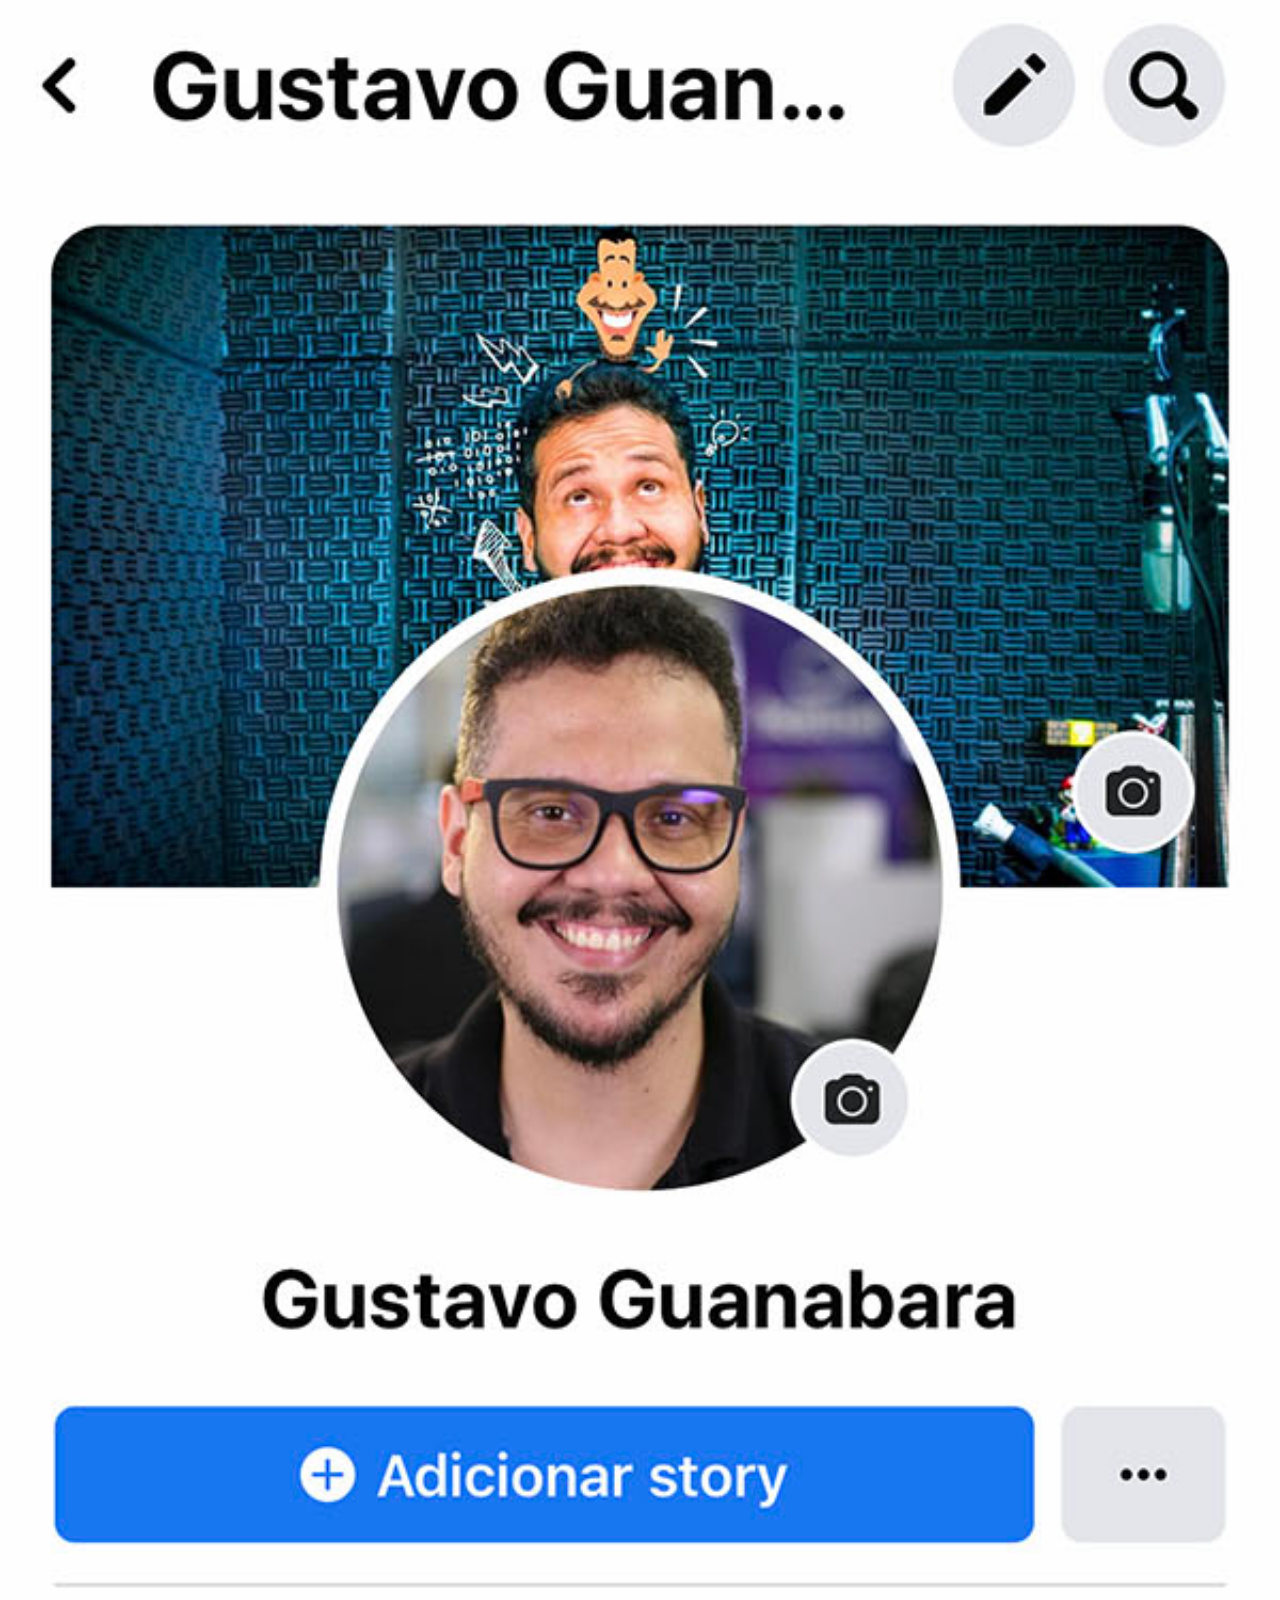
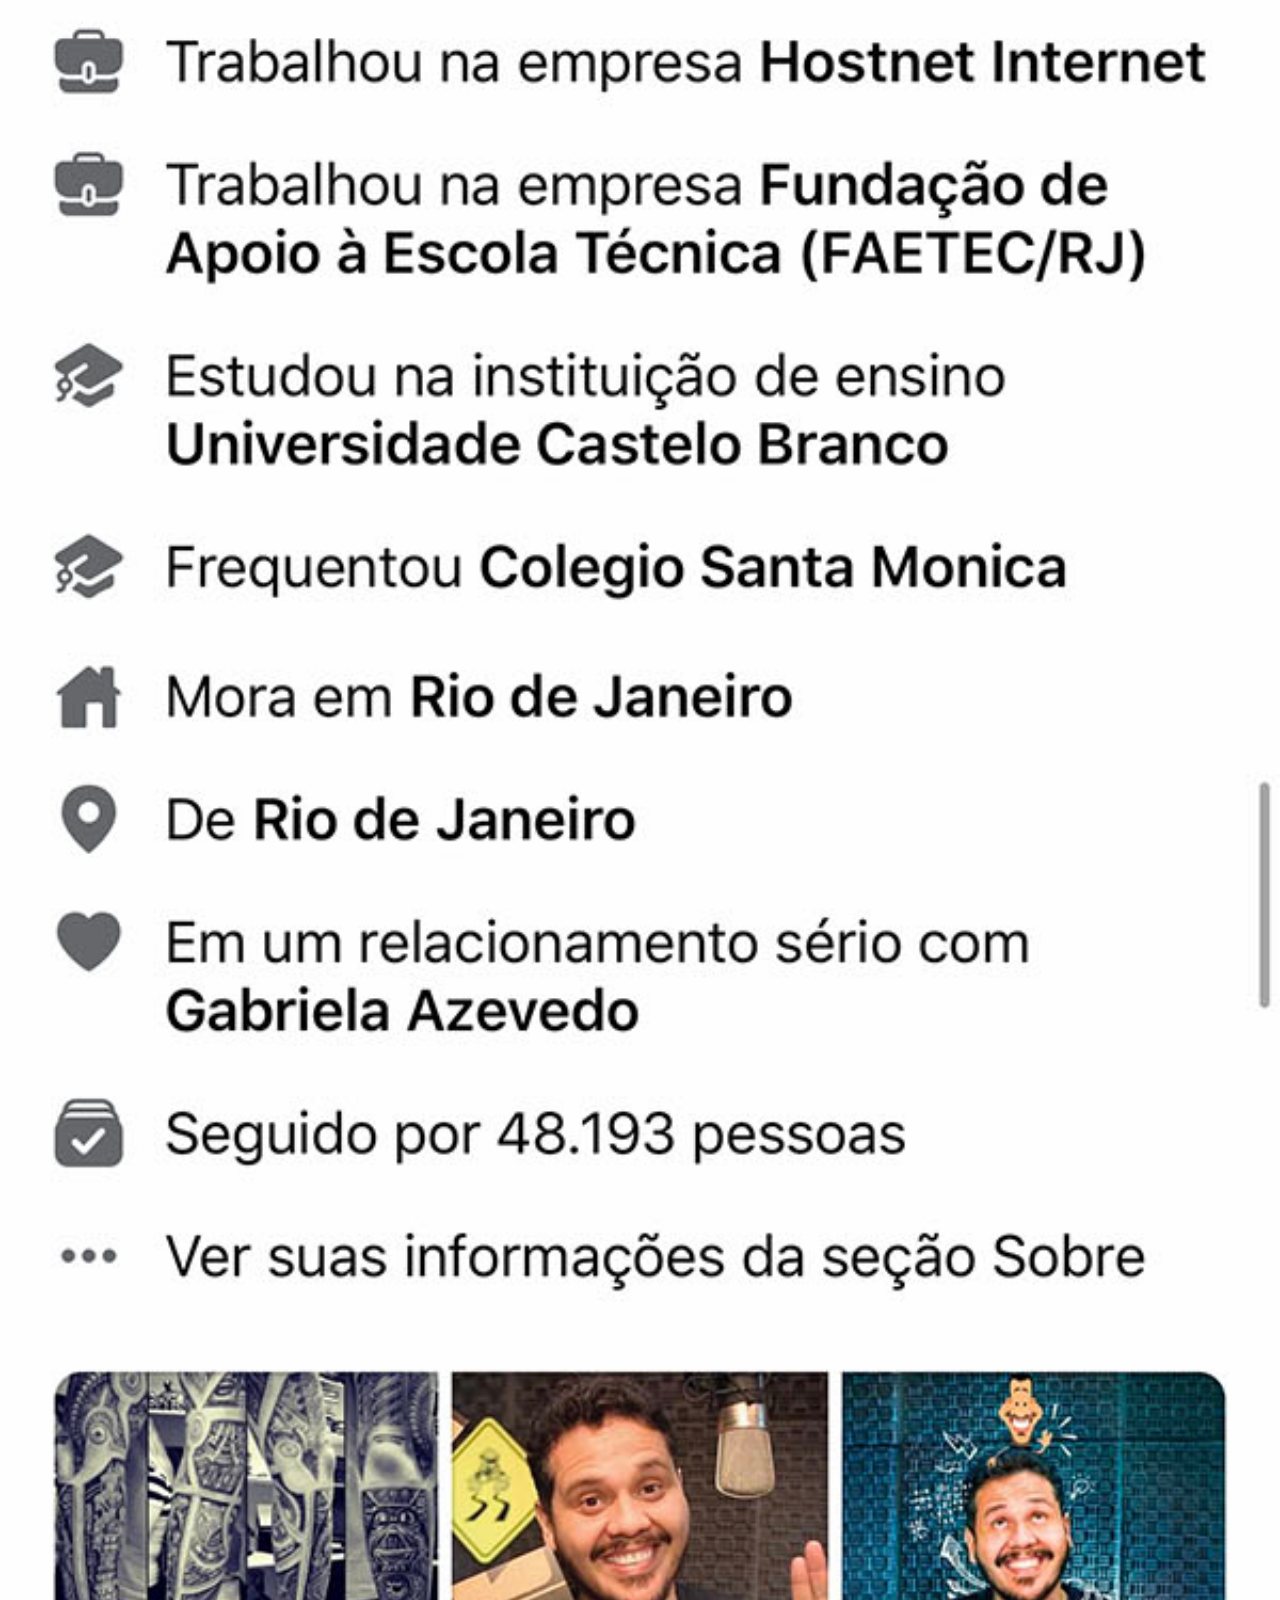
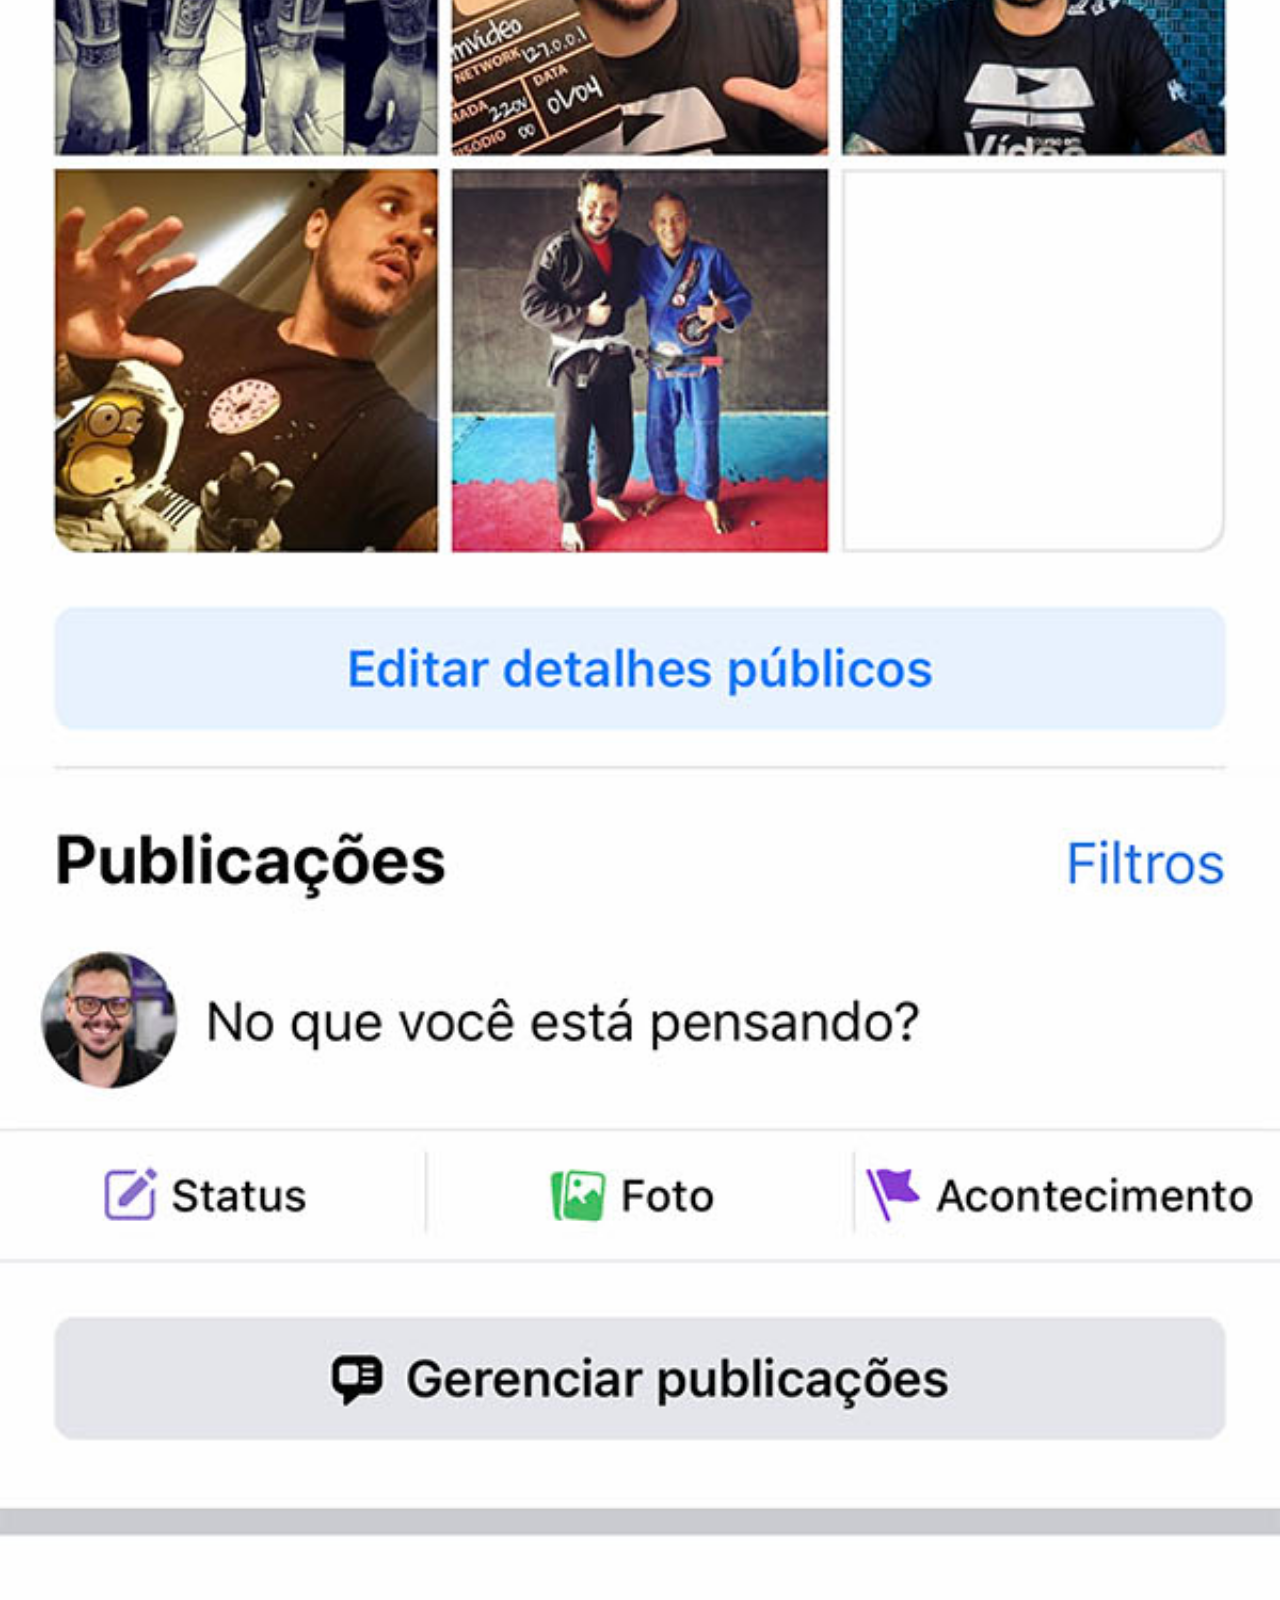
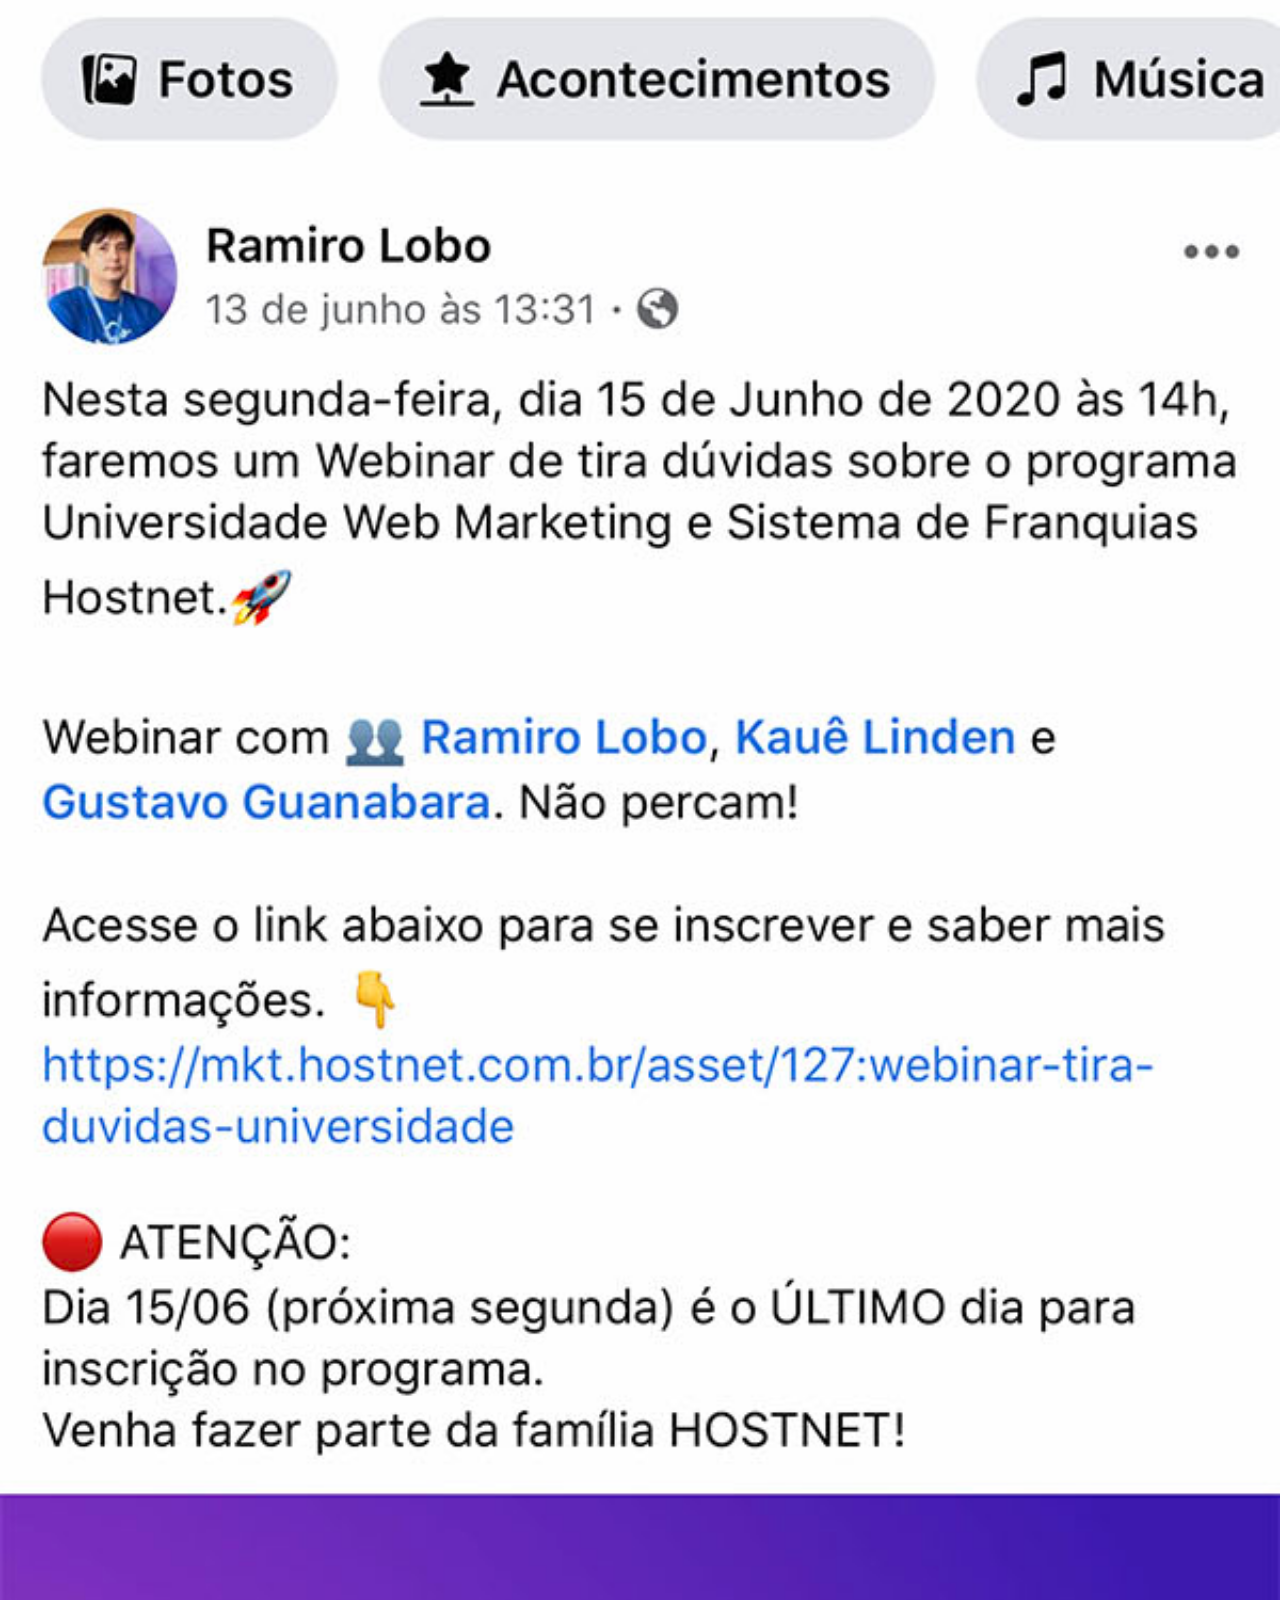
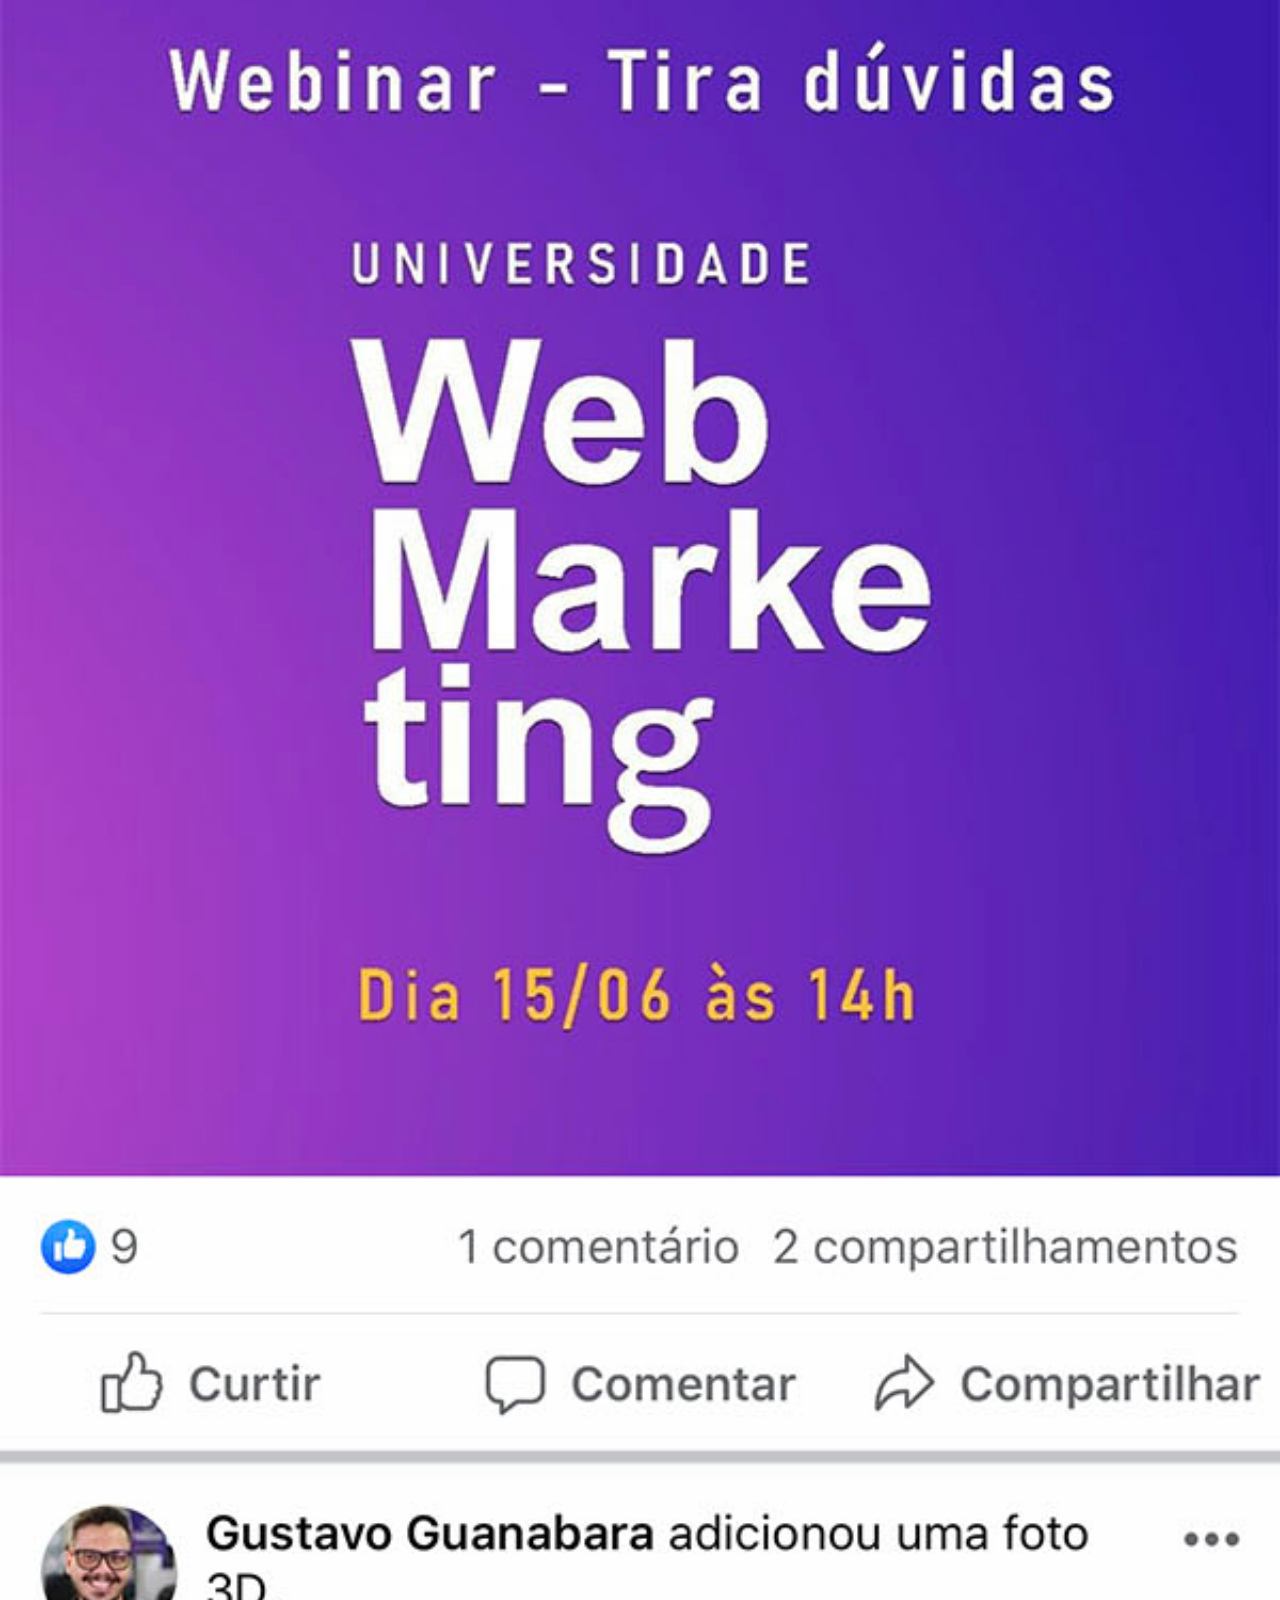
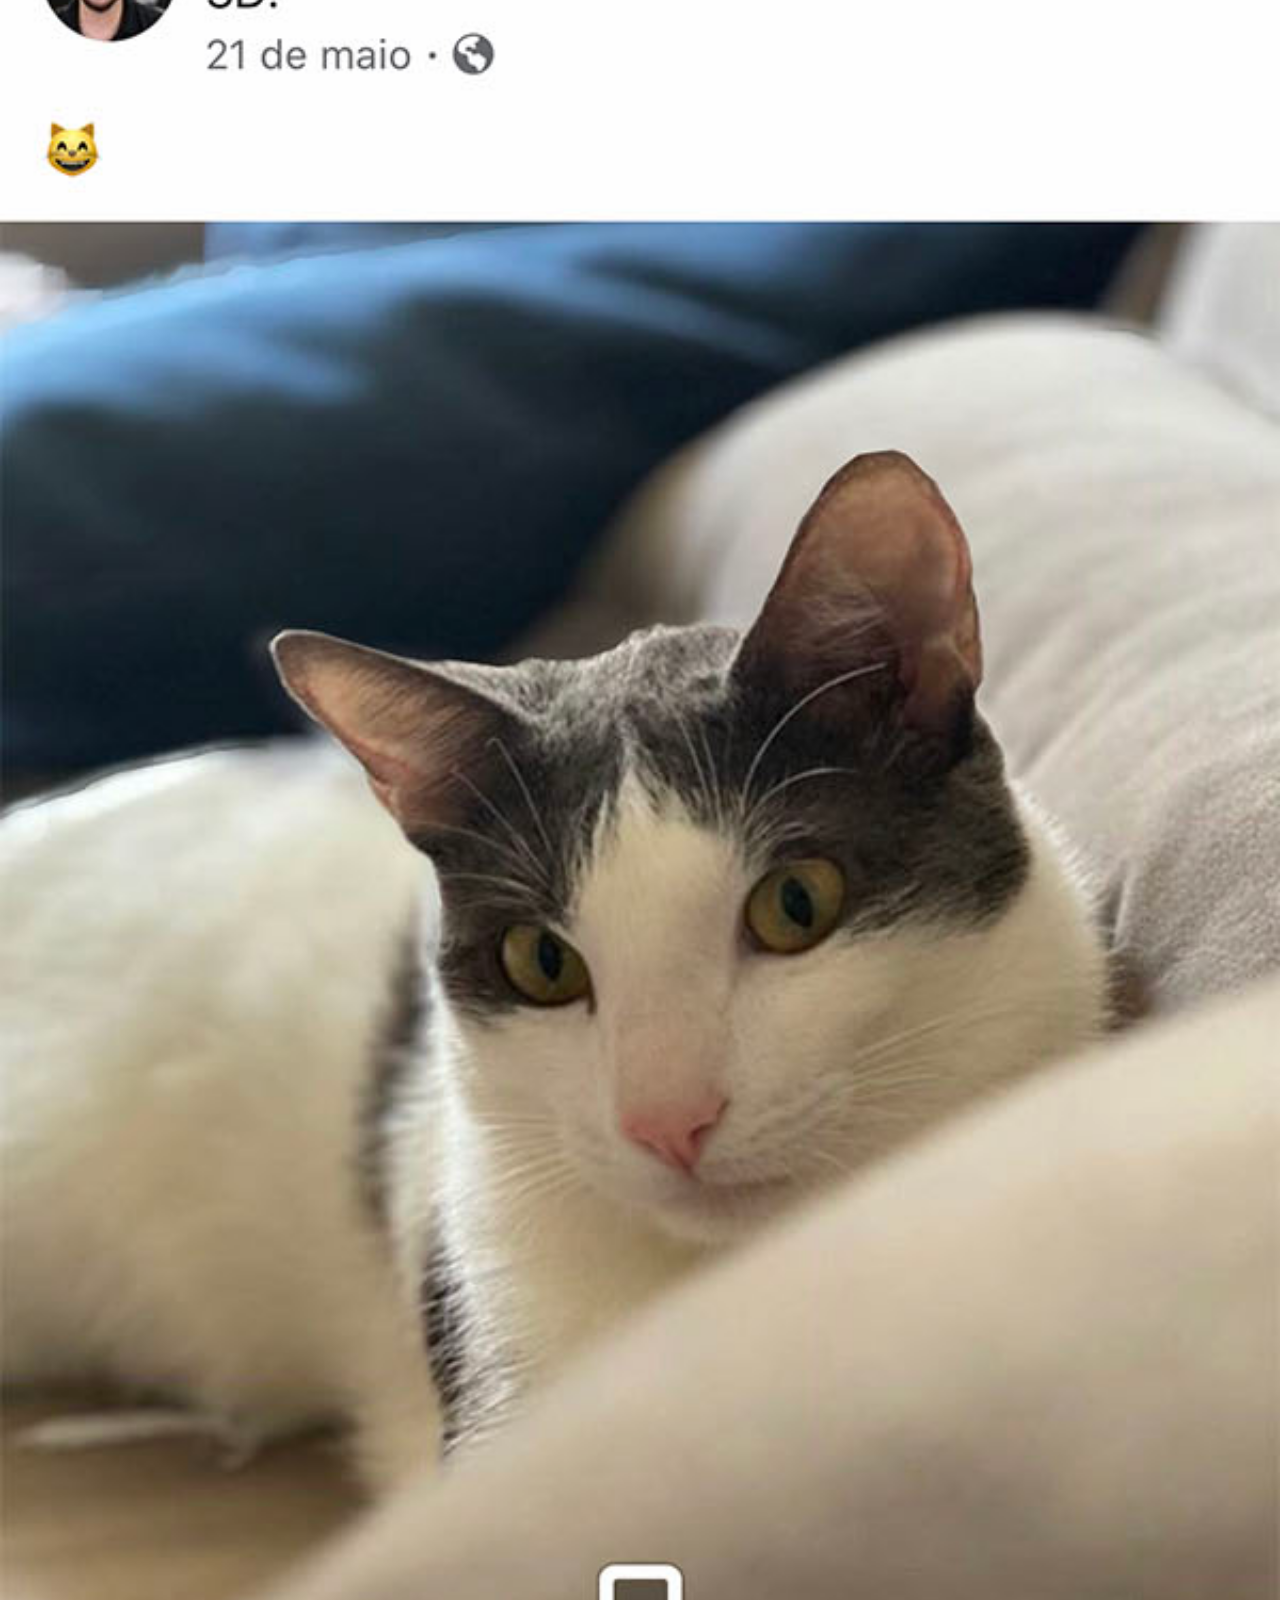
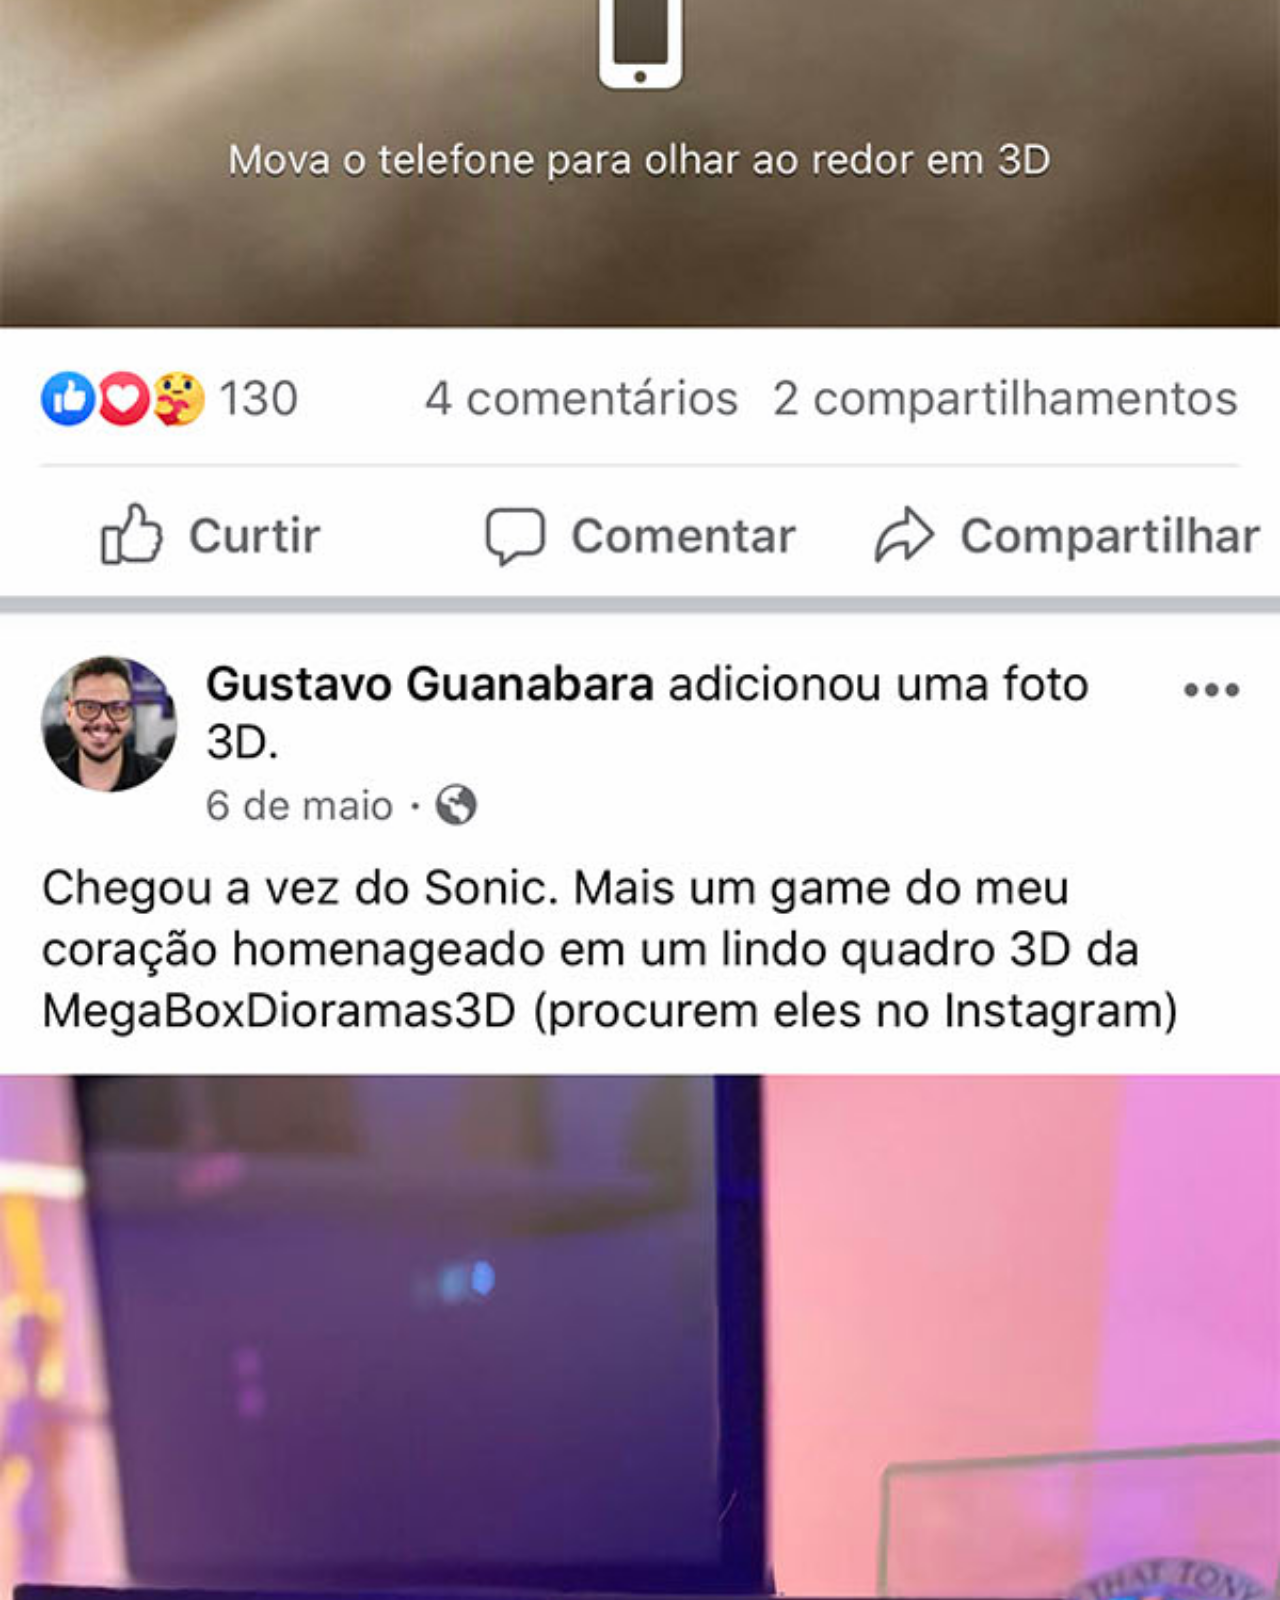
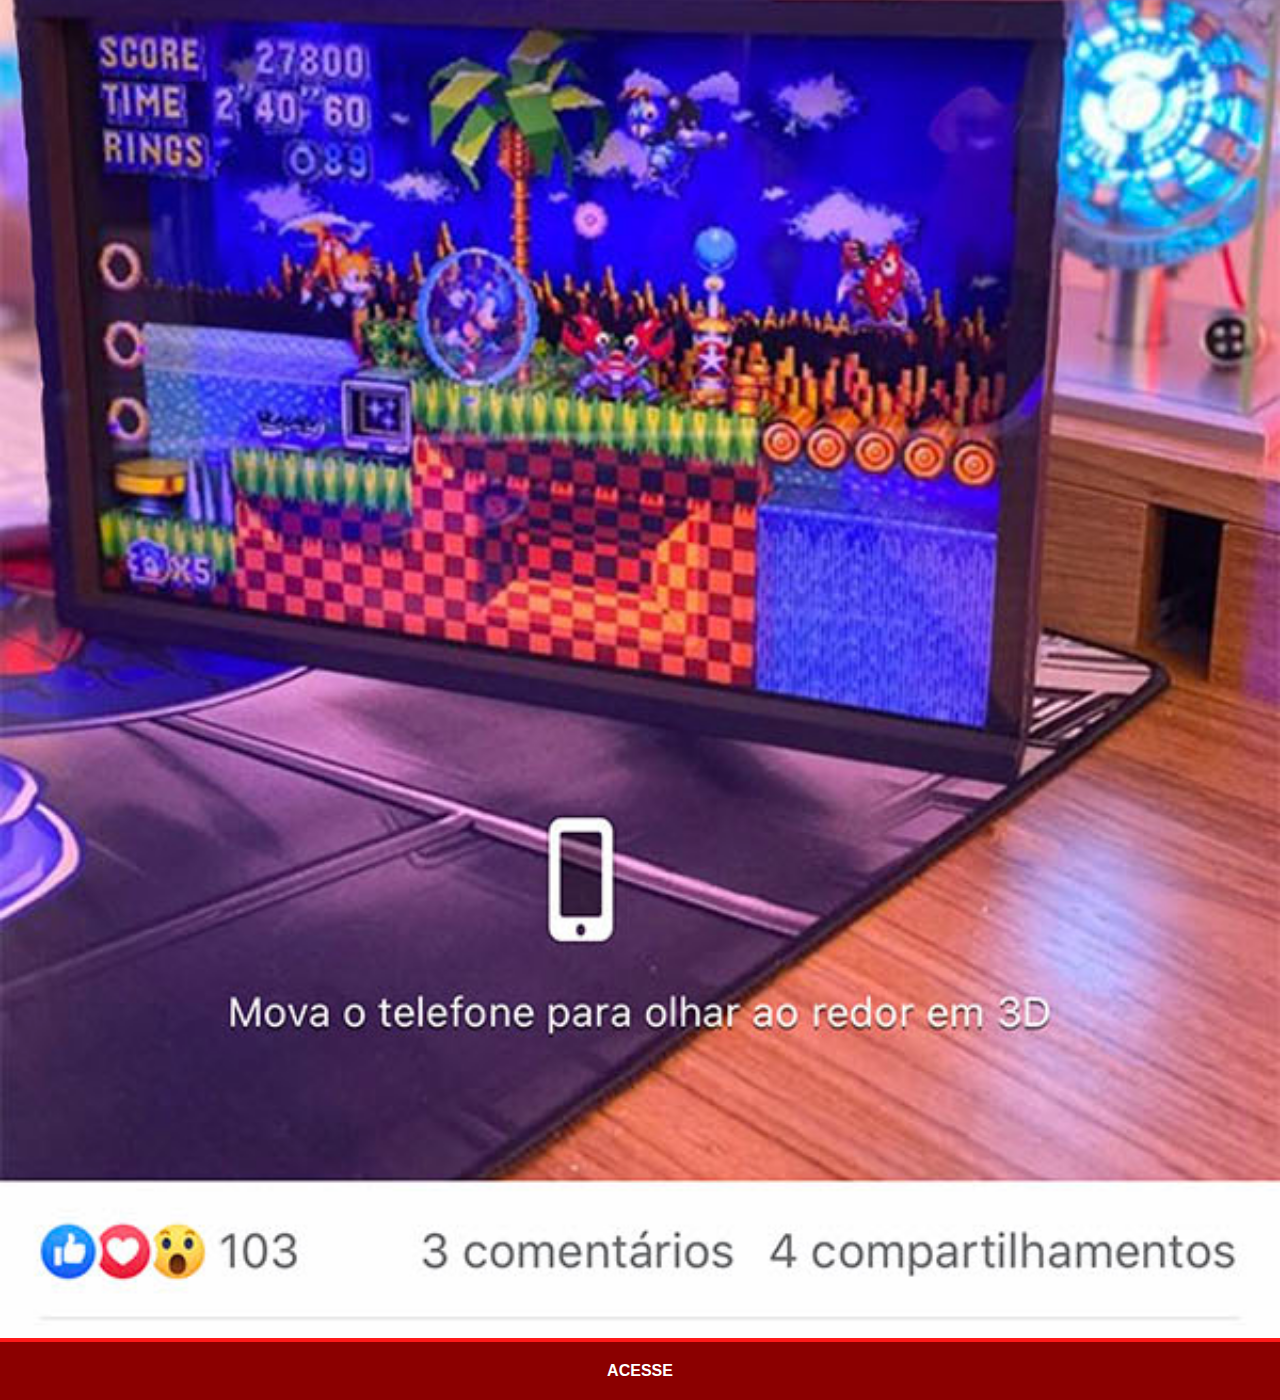
==== facebook.html @ f751eb57 "100%Atualizado" ====
<!DOCTYPE html>
<html lang="pt-br">
<head>
    <meta charset="UTF-8">
    <meta http-equiv="X-UA-Compatible" content="IE=edge">
    <meta name="viewport" content="width=device-width, initial-scale=1.0">
    <link rel="stylesheet" href="estilos/social.css">
    <title>logo-facebook</title>
</head>
<body>
    <img src="imagens/tela-facebook.jpg" alt="facebook">
    <a href="https://www.facebook.com/login/?privacy_mutation_token=eyJ0eXBlIjowLCJjcmVhdGlvbl90aW1lIjoxNjYzMTEzMzQxLCJjYWxsc2l0ZV9pZCI6MzgxMjI5MDc5NTc1OTQ2fQ%3D%3D" target="_blank">ACESSE</a>
    
</body>
</html>
---- estilos/social.css ----
@charset "UTF-8";

*{
    margin: 0%;
    padding: 0%;
    font-family: Arial, Helvetica, sans-serif;
}

img{
    width: 100%;
    background-size: cover;

}
::-webkit-scrollbar{
    width: 0%;
    height: 0%;
}


a{
    display: block;
    background-color: darkred;
    padding: 20px;
    text-align: center;
    font-weight: bolder;
    text-decoration: none;
    color: white;
}
:hover {
    color: black;
    background-color: rgba(255, 0, 0, 0.685);
    transition: 0.7s;
}
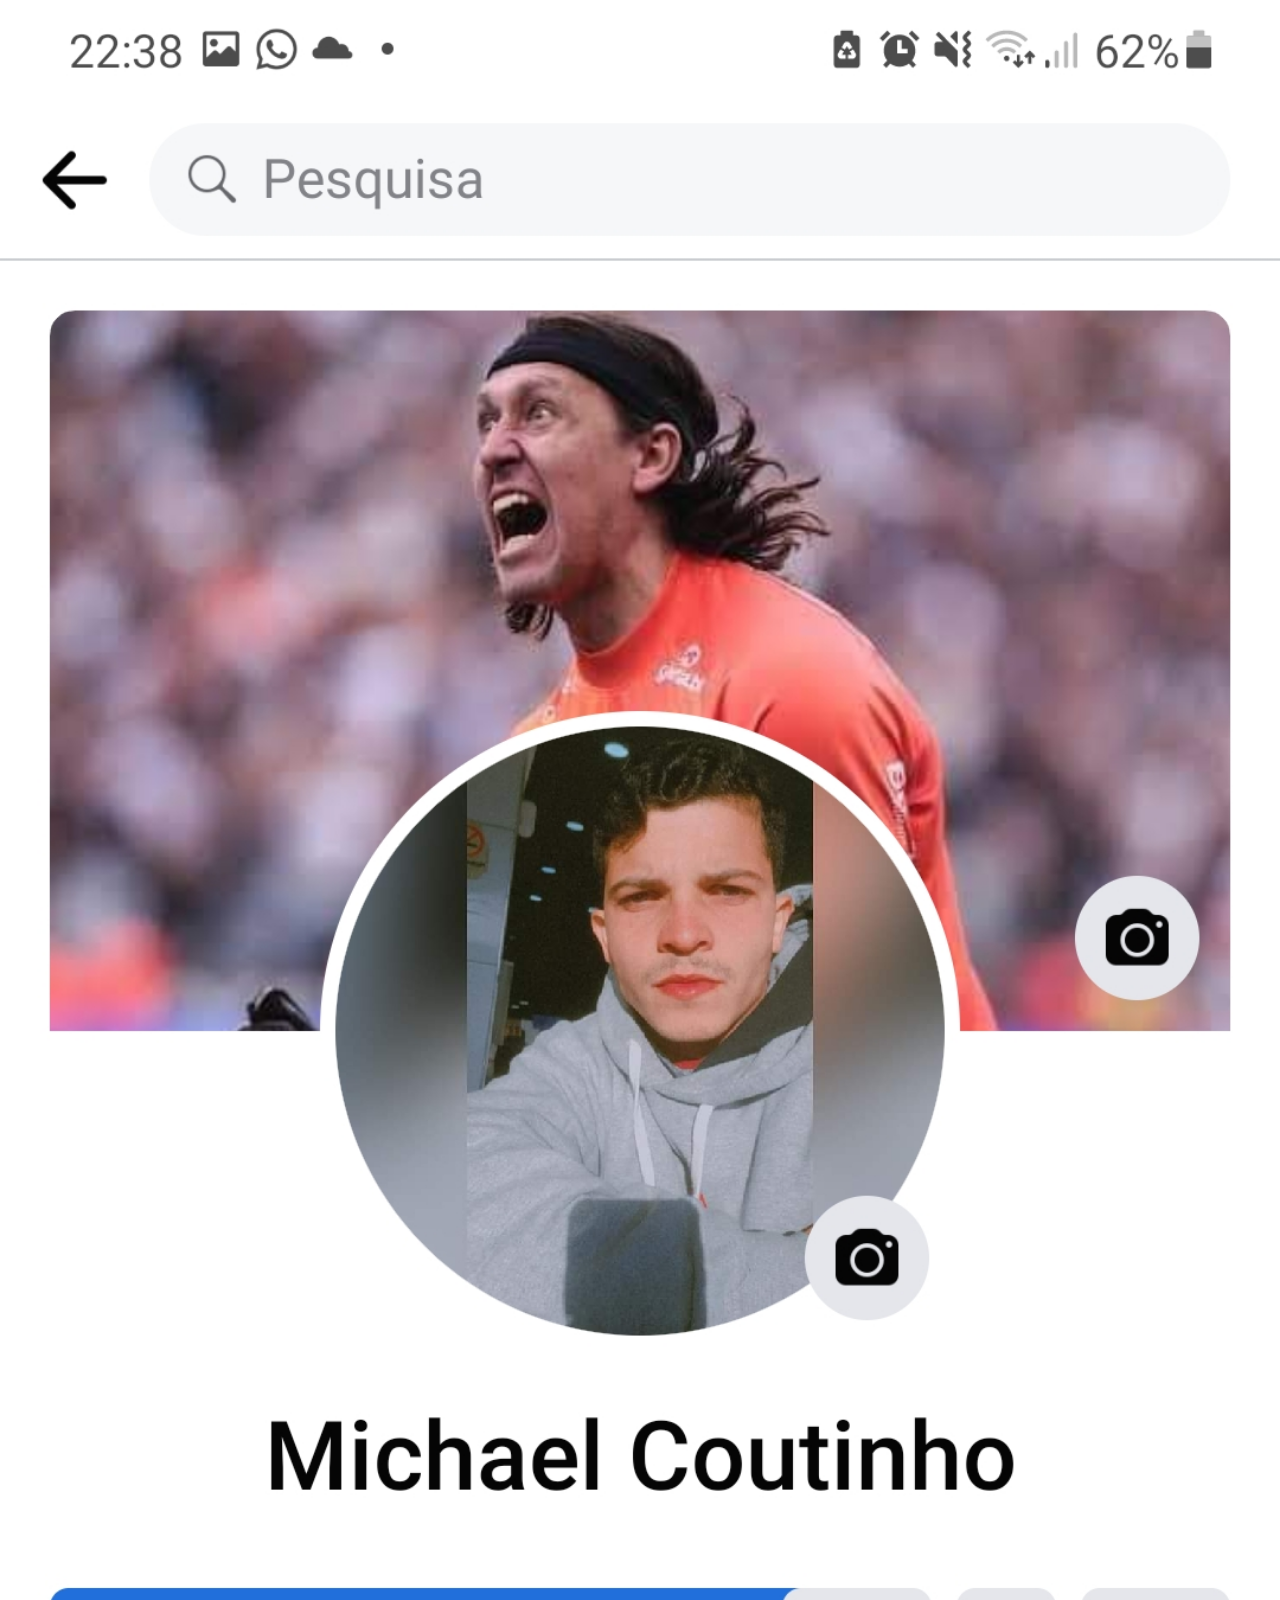
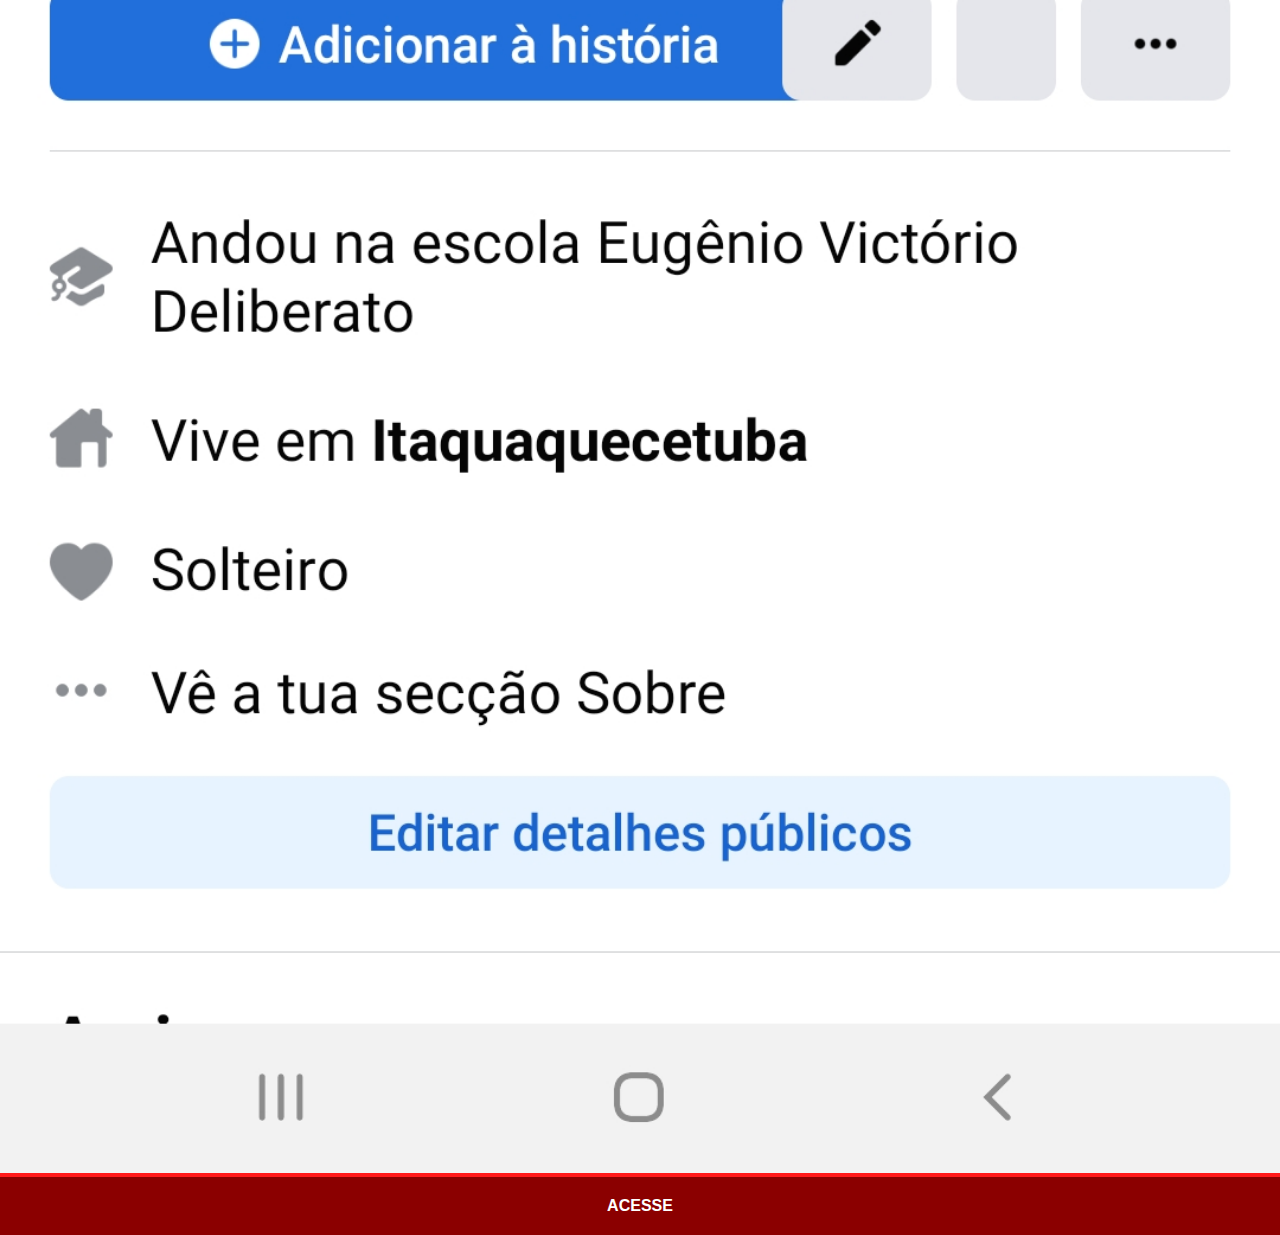
==== commit c6836c8c: "100%Atualizado" ====
--- a/facebook.html
+++ b/facebook.html
@@ -8,7 +8,7 @@
     <title>logo-facebook</title>
 </head>
 <body>
-    <img src="imagens/tela-facebook.jpg" alt="facebook">
+    <img src="minhas-fotos/Screenshot_20220913-223829_Facebook.jpg" alt="facebook">
     <a href="https://www.facebook.com/login/?privacy_mutation_token=eyJ0eXBlIjowLCJjcmVhdGlvbl90aW1lIjoxNjYzMTEzMzQxLCJjYWxsc2l0ZV9pZCI6MzgxMjI5MDc5NTc1OTQ2fQ%3D%3D" target="_blank">ACESSE</a>
     
 </body>
